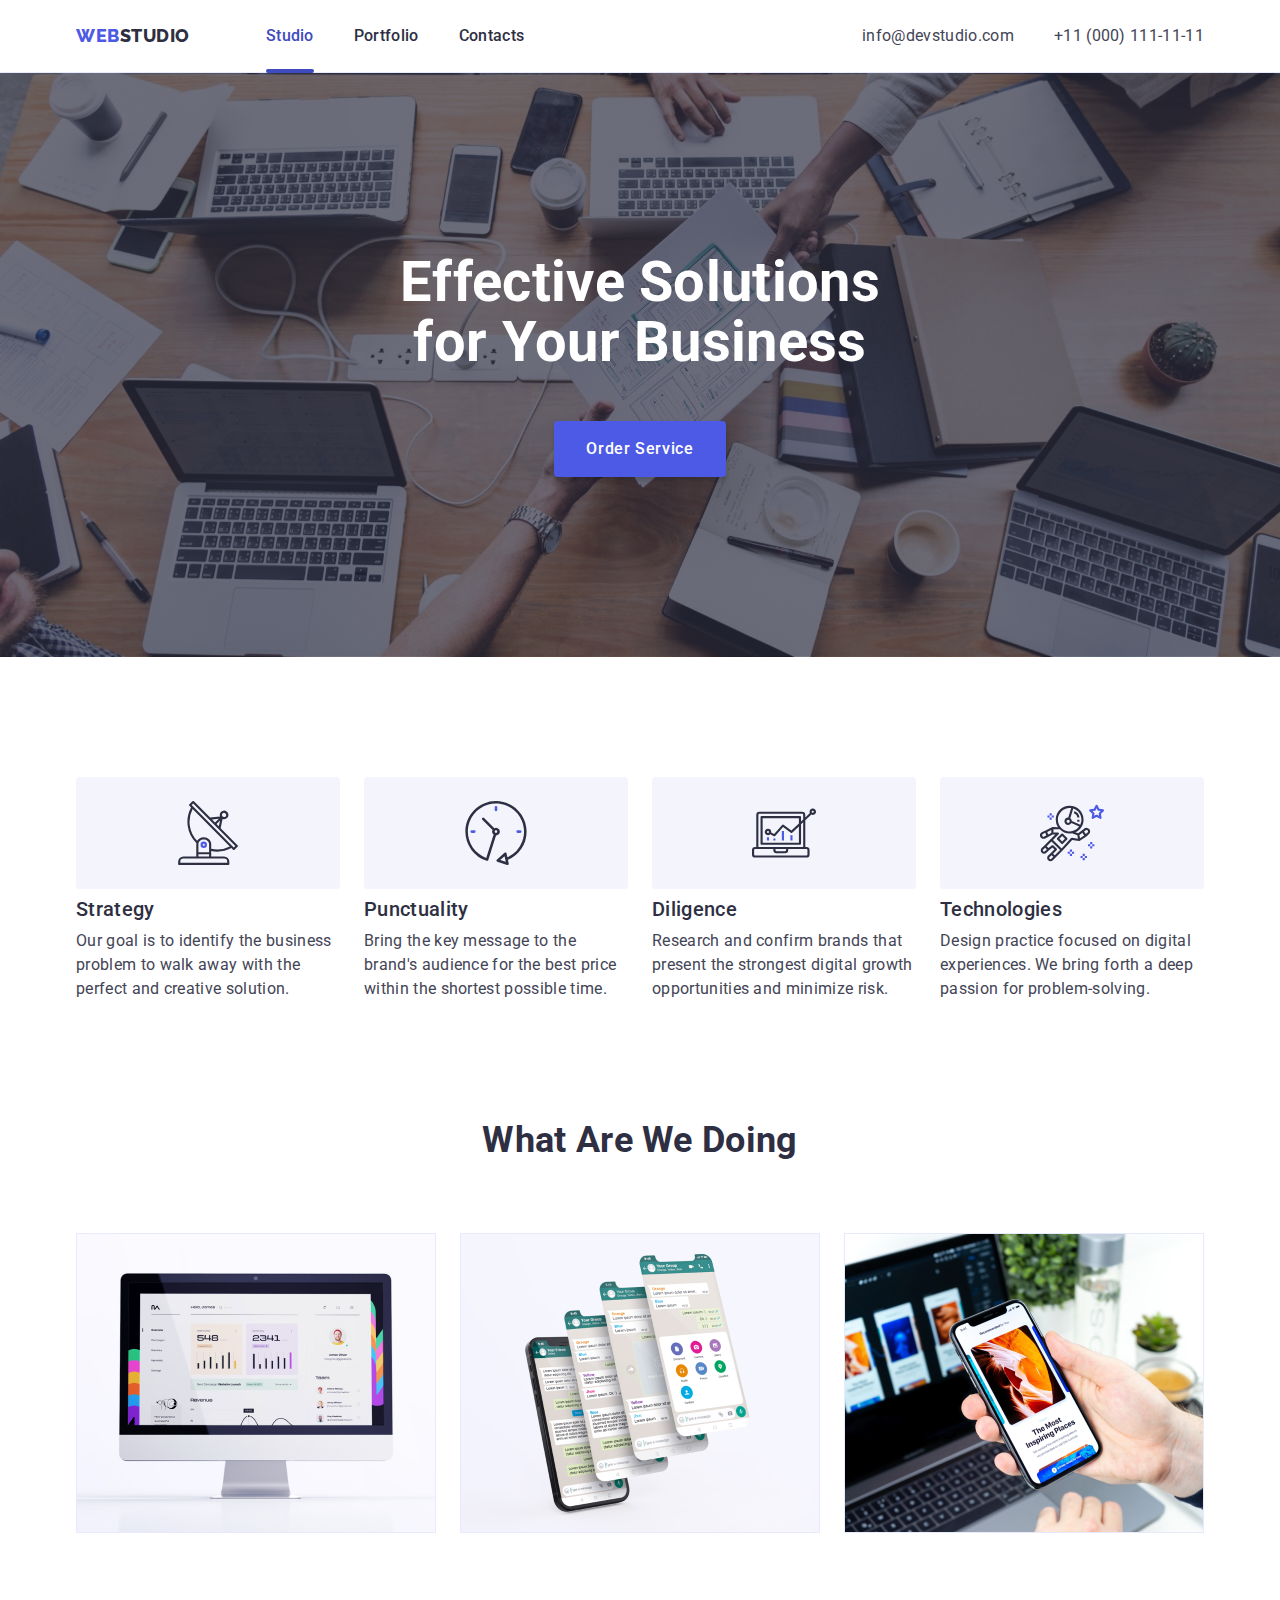
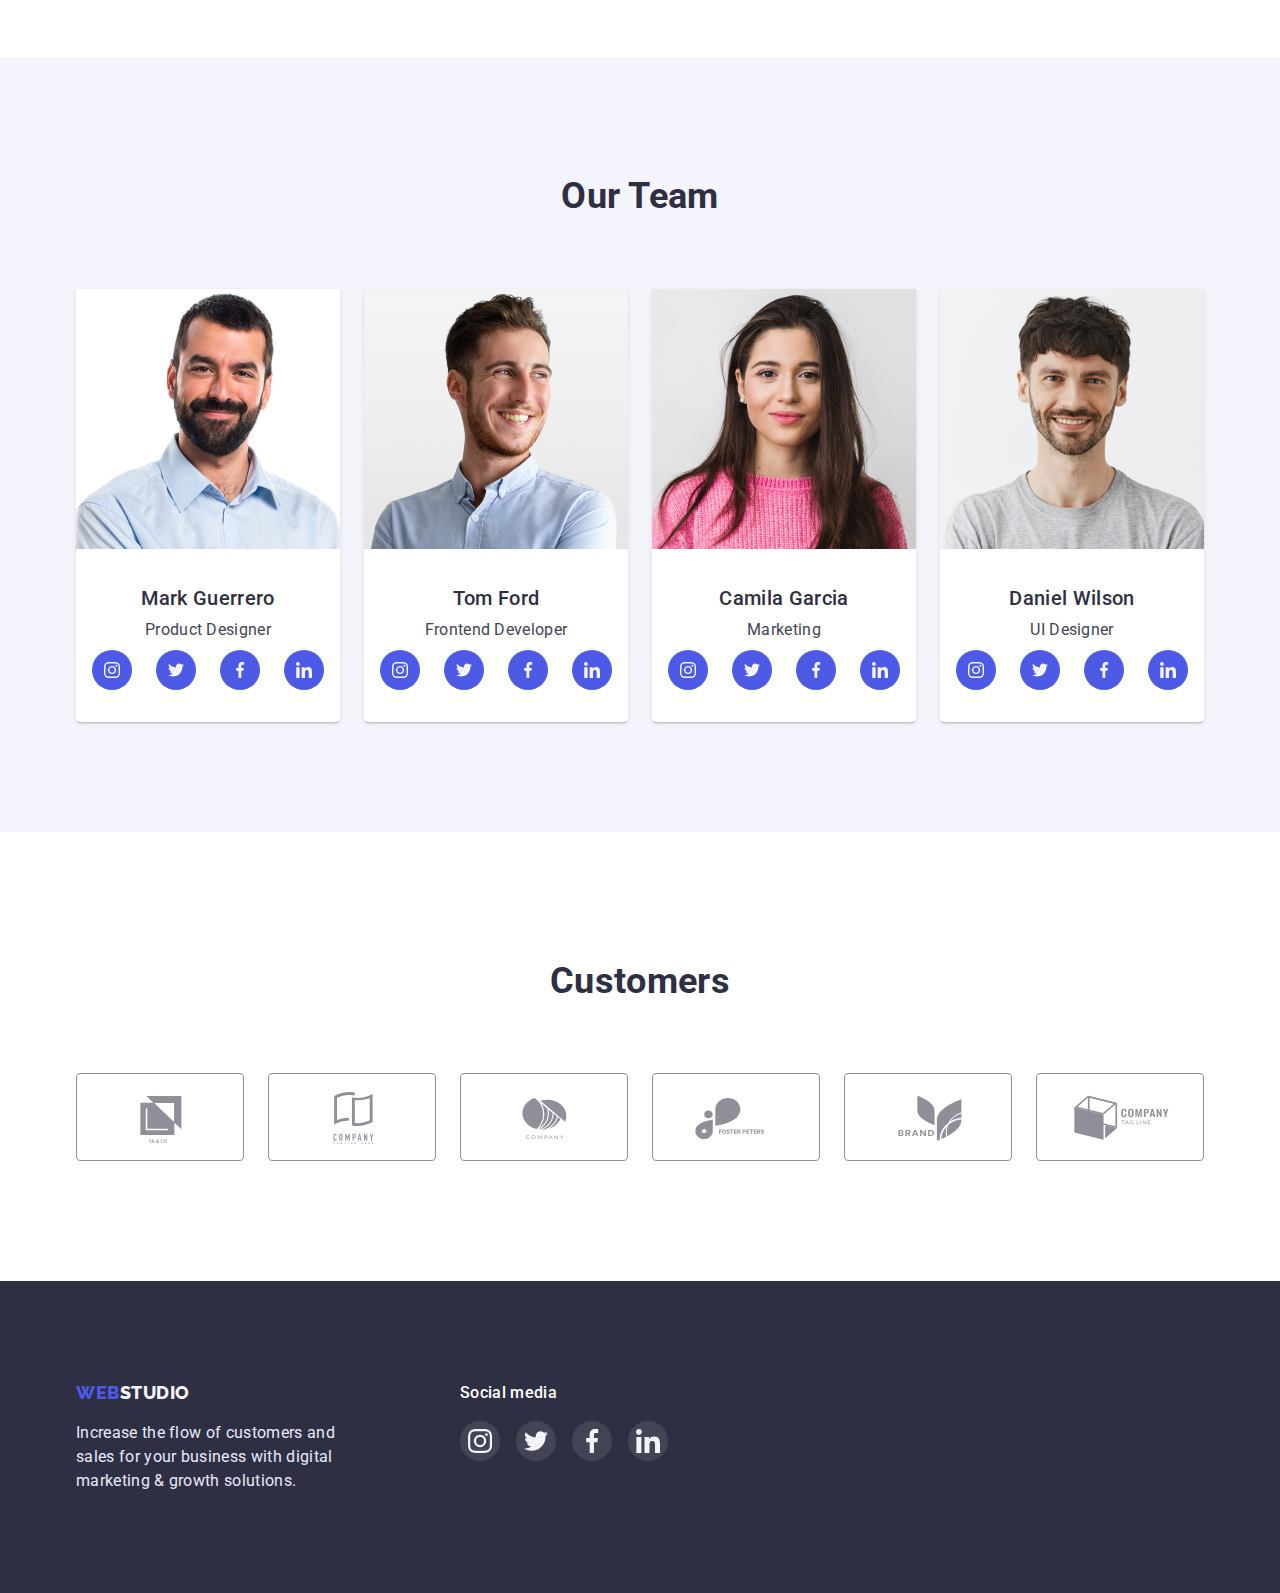
==== index.html @ 97923b07 "Initial commit" ====
<!DOCTYPE html>
<html lang="en">
  <head>
    <meta charset="UTF-8" />
    <meta http-equiv="X-UA-Compatible" content="IE=edge" />
    <meta name="viewport" content="width=device-width, initial-scale=1.0" />
    <title>WebStudio.com</title>
    <link rel="preconnect" href="https://fonts.googleapis.com" />
    <link rel="preconnect" href="https://fonts.gstatic.com" crossorigin />
    <link
      href="https://fonts.googleapis.com/css2?family=Raleway:wght@800&family=Roboto:wght@400;500;700;900&display=swap"
      rel="stylesheet"
    />
    <link
      rel="stylesheet"
      href="https://cdnjs.cloudflare.com/ajax/libs/modern-normalize/1.1.0/modern-normalize.min.css"
    />
    <link rel="stylesheet" href="./css/styles.css" />
  </head>
  <body>
    <!-- Top Line -->
    <header class="header">
      <div class="container header-address">
        <nav class="header-navigation">
          <!-- Logo Web Studio -->
          <a href="./index.html" class="logo-link">
            Web<span class="logo-studio">Studio</span>
          </a>
          <!-- Menu Nav -->
          <ul class="header-list link">
            <li class="header-item">
              <a href="./index.html" class="header-link curent">Studio</a>
            </li>
            <li class="header-item">
              <a href="./portfolio.html" class="header-link">Portfolio</a>
            </li>
            <li class="header-item">
              <a href="" class="header-link">Contacts</a>
            </li>
          </ul>
        </nav>
        <!-- Contacts info -->
        <address class="h-address">
          <ul class="header-address-list link">
            <li class="header-address-item">
              <a href="mailto:info@devstudio.com" class="header-mail"
                >info@devstudio.com</a
              >
            </li>
            <li class="header-address-item">
              <a href="tel:+110001111111" class="header-tel"
                >+11 (000) 111-11-11</a
              >
            </li>
          </ul>
        </address>
      </div>
    </header>
    <!-- Content section  -->
    <main>
      <!-- Hero section -->
      <section class="hero">
        <div class="container">
          <h1 class="hero-title">Effective Solutions for Your Business</h1>
          <button type="button" data-modal-open class="hero-button">
            Order Service
          </button>

          <div class="backdrop is-hidden" data-modal>
            <div class="modal">
              <button type="button" data-modal-close class="modal-close">
                <svg class="icon-close" widht="8" height="8">
                  <use href="./images/icons.svg#icon-close"></use>
                </svg>
              </button>
            </div>
          </div>
        </div>
      </section>
      <!-- Section 1 Preference -->
      <section class="section">
        <div class="container">
          <h2 class="visually-hidden">Preference</h2>
          <ul class="preference-list link">
            <li class="preference-item">
              <div class="preference-icon-link">
                <svg class="preference-icon" width="64" height="64">
                  <use href="./images/icons.svg#icon-antenna"></use>
                </svg>
              </div>
              <h3 class="preference-title">Strategy</h3>
              <p class="preference-description">
                Our goal is to identify the business problem to walk away with
                the perfect and creative solution.
              </p>
            </li>
            <li class="preference-item">
              <div class="preference-icon-link">
                <svg class="preference-icon" width="64" height="64">
                  <use href="./images/icons.svg#icon-clock"></use>
                </svg>
              </div>
              <h3 class="preference-title">Punctuality</h3>
              <p class="preference-description">
                Bring the key message to the brand's audience for the best price
                within the shortest possible time.
              </p>
            </li>
            <li class="preference-item">
              <div class="preference-icon-link">
                <svg class="preference-icon" width="64" height="64">
                  <use href="./images/icons.svg#icon-diagram"></use>
                </svg>
              </div>
              <h3 class="preference-title">Diligence</h3>
              <p class="preference-description">
                Research and confirm brands that present the strongest digital
                growth opportunities and minimize risk.
              </p>
            </li>
            <li class="preference-item">
              <div class="preference-icon-link">
                <svg class="preference-icon" width="64" height="64">
                  <use href="./images/icons.svg#icon-astronaut"></use>
                </svg>
              </div>
              <h3 class="preference-title">Technologies</h3>
              <p class="preference-description">
                Design practice focused on digital experiences. We bring forth a
                deep passion for problem-solving.
              </p>
            </li>
          </ul>
        </div>
      </section>
      <!-- Section 2 What are we doing-->
      <section class="section nopadding">
        <div class="container">
          <h2 class="section-title">What are we doing</h2>
          <ul class="doing-list link">
            <li class="item-img">
              <img
                src="./images/img1.jpg"
                alt="compute-image"
                width="360"
                height="300"
              />
            </li>
            <li class="item-img">
              <img
                src="./images/img2.jpg"
                alt="message-image"
                width="360"
                height="300"
              />
            </li>
            <li class="item-img">
              <img
                src="./images/img3.jpg"
                alt="phone-image"
                width="360"
                height="300"
              />
            </li>
          </ul>
        </div>
      </section>
      <!-- Section 3 Our Team-->
      <section class="section team">
        <div class="container">
          <h2 class="section-title">Our Team</h2>
          <ul class="team-list link">
            <li class="team-title">
              <img
                src="./images/TeamCard1.jpg"
                width="264"
                height="260"
                alt="MarkGuerrero-img"
              />
              <h3 class="team-name">Mark Guerrero</h3>
              <p class="team-position">Product Designer</p>
              <ul class="team-social-list link">
                <li class="team-social-title">
                  <a href="" class="team-social-link">
                    <svg class="team-social-icon" width="16" height="16">
                      <use href="./images/icons.svg#icon-instagram"></use>
                    </svg>
                  </a>
                </li>
                <li class="team-social-title">
                  <a href="" class="team-social-link">
                    <svg class="team-social-icon" width="16" height="16">
                      <use href="./images/icons.svg#icon-twitter"></use>
                    </svg>
                  </a>
                </li>
                <li class="team-social-title">
                  <a href="" class="team-social-link">
                    <svg class="team-social-icon" width="16" height="16">
                      <use href="./images/icons.svg#icon-facebook"></use>
                    </svg>
                  </a>
                </li>
                <li class="team-social-title">
                  <a href="" class="team-social-link">
                    <svg class="team-social-icon" width="16" height="16">
                      <use href="./images/icons.svg#icon-linkedin"></use>
                    </svg>
                  </a>
                </li>
              </ul>
            </li>
            <li class="team-title">
              <img
                src="./images/TeamCard2.jpg"
                width="264"
                height="260"
                alt="TomFord-img"
              />
              <h3 class="team-name">Tom Ford</h3>
              <p class="team-position">Frontend Developer</p>
              <ul class="team-social-list link">
                <li class="team-social-title">
                  <a href="" class="team-social-link">
                    <svg class="team-social-icon" width="16" height="16">
                      <use href="./images/icons.svg#icon-instagram"></use>
                    </svg>
                  </a>
                </li>
                <li class="team-social-title">
                  <a href="" class="team-social-link">
                    <svg class="team-social-icon" width="16" height="16">
                      <use href="./images/icons.svg#icon-twitter"></use>
                    </svg>
                  </a>
                </li>
                <li class="team-social-title">
                  <a href="" class="team-social-link">
                    <svg class="team-social-icon" width="16" height="16">
                      <use href="./images/icons.svg#icon-facebook"></use>
                    </svg>
                  </a>
                </li>
                <li class="team-social-title">
                  <a href="" class="team-social-link">
                    <svg class="team-social-icon" width="16" height="16">
                      <use href="./images/icons.svg#icon-linkedin"></use>
                    </svg>
                  </a>
                </li>
              </ul>
            </li>
            <li class="team-title">
              <img
                src="./images/TeamCard3.jpg"
                width="264"
                height="260"
                alt="CamilaGarcia-img"
              />
              <h3 class="team-name">Camila Garcia</h3>
              <p class="team-position">Marketing</p>
              <ul class="team-social-list link">
                <li class="team-social-title">
                  <a href="" class="team-social-link">
                    <svg class="team-social-icon" width="16" height="16">
                      <use href="./images/icons.svg#icon-instagram"></use>
                    </svg>
                  </a>
                </li>
                <li class="team-social-title">
                  <a href="" class="team-social-link">
                    <svg class="team-social-icon" width="16" height="16">
                      <use href="./images/icons.svg#icon-twitter"></use>
                    </svg>
                  </a>
                </li>
                <li class="team-social-title">
                  <a href="" class="team-social-link">
                    <svg class="team-social-icon" width="16" height="16">
                      <use href="./images/icons.svg#icon-facebook"></use>
                    </svg>
                  </a>
                </li>
                <li class="team-social-title">
                  <a href="" class="team-social-link">
                    <svg class="team-social-icon" width="16" height="16">
                      <use href="./images/icons.svg#icon-linkedin"></use>
                    </svg>
                  </a>
                </li>
              </ul>
            </li>
            <li class="team-title">
              <img
                src="./images/TeamCard4.jpg"
                width="264"
                height="260"
                alt="DanielWilson-img"
              />
              <h3 class="team-name">Daniel Wilson</h3>
              <p class="team-position">UI Designer</p>
              <ul class="team-social-list link">
                <li class="team-social-title">
                  <a href="" class="team-social-link">
                    <svg class="team-social-icon" width="16" height="16">
                      <use href="./images/icons.svg#icon-instagram"></use>
                    </svg>
                  </a>
                </li>
                <li class="team-social-title">
                  <a href="" class="team-social-link">
                    <svg class="team-social-icon" width="16" height="16">
                      <use href="./images/icons.svg#icon-twitter"></use>
                    </svg>
                  </a>
                </li>
                <li class="team-social-title">
                  <a href="" class="team-social-link">
                    <svg class="team-social-icon" width="16" height="16">
                      <use href="./images/icons.svg#icon-facebook"></use>
                    </svg>
                  </a>
                </li>
                <li class="team-social-title">
                  <a href="" class="team-social-link">
                    <svg class="team-social-icon" width="16" height="16">
                      <use href="./images/icons.svg#icon-linkedin"></use>
                    </svg>
                  </a>
                </li>
              </ul>
            </li>
          </ul>
        </div>
      </section>
      <!--Customers-->
      <section class="section-customers">
        <div class="container">
          <h2 class="section-title">Customers</h2>
          <ul class="customers-list link">
            <li class="customers-list-title">
              <a href="" class="customers-link">
                <svg class="customers-icon" width="104" height="56">
                  <use href="./images/icons.svg#icon-Logo"></use>
                </svg>
              </a>
            </li>
            <li class="customers-list-title">
              <a href="" class="customers-link">
                <svg class="customers-icon" width="104" height="56">
                  <use href="./images/icons.svg#icon-Logo-2"></use>
                </svg>
              </a>
            </li>
            <li class="customers-list-title">
              <a href="" class="customers-link">
                <svg class="customers-icon" width="104" height="56">
                  <use href="./images/icons.svg#icon-Logo-3"></use>
                </svg>
              </a>
            </li>
            <li class="customers-list-title">
              <a href="" class="customers-link">
                <svg class="customers-icon" width="104" height="56">
                  <use href="./images/icons.svg#icon-Logo-4"></use>
                </svg>
              </a>
            </li>
            <li class="customers-list-title">
              <a href="" class="customers-link">
                <svg class="customers-icon" width="104" height="56">
                  <use href="./images/icons.svg#icon-Logo-5"></use>
                </svg>
              </a>
            </li>
            <li class="customers-list-title">
              <a href="" class="customers-link">
                <svg class="customers-icon" width="104" height="56">
                  <use href="./images/icons.svg#icon-Logo-6"></use>
                </svg>
              </a>
            </li>
          </ul>
        </div>
      </section>
    </main>
    <!-- Section Footer -->
    <footer class="footer">
      <div class="container footer-container">
        <div class="footer-logo">
          <a href="./index.html" class="logo-footer"
            >Web<span class="logo-studio-footer">Studio</span>
          </a>
          <p class="footer-description">
            Increase the flow of customers and sales for your business with
            digital marketing & growth solutions.
          </p>
        </div>
        <div class="social-media">
          <h3 class="social-name">Social media</h3>
          <ul class="footer-social-list link">
            <li class="footer-social-title">
              <a href="" class="footer-social-link">
                <svg class="footer-social-icon" width="24" height="24">
                  <use href="./images/icons.svg#icon-instagram"></use>
                </svg>
              </a>
            </li>
            <li class="footer-social-title">
              <a href="" class="footer-social-link">
                <svg class="footer-social-icon" width="24" height="24">
                  <use href="./images/icons.svg#icon-twitter"></use>
                </svg>
              </a>
            </li>
            <li class="footer-social-title">
              <a href="" class="footer-social-link">
                <svg class="footer-social-icon" width="24" height="24">
                  <use href="./images/icons.svg#icon-facebook"></use>
                </svg>
              </a>
            </li>
            <li class="footer-social-title">
              <a href="" class="footer-social-link">
                <svg class="footer-social-icon" width="24" height="24">
                  <use href="./images/icons.svg#icon-linkedin"></use>
                </svg>
              </a>
            </li>
          </ul>
        </div>
      </div>
    </footer>
    <script src="./js/main.js"></script>
  </body>
</html>
---- css/styles.css ----
:root {
  --primari-text-color: #434455;
  --secondary-text-color: #404bbf;
  --primari-background-color: #ffffff;
}
body {
  font-family: 'Roboto', sans-serif;
  letter-spacing: 0.02em;
  background: var(--primari-background-color);
}
/* --------------------------------------------Header--------------------------------------------*/
.container {
  max-width: 1158px;
  padding: 0 15px;
  margin: 0 auto;
}
.header {
  border-bottom-width: 1px;
  border-bottom-style: solid;
  border-bottom-color: #e7e9fc;
}

/* Logo WebStudio */
.logo-link {
  padding-top: 24px;
  padding-bottom: 24px;
  margin-right: 76px;
  display: inline-block;

  text-decoration: none;
  font-family: 'Raleway', sans-serif;
  font-weight: 800;
  font-size: 18px;
  line-height: 1.33;
  letter-spacing: 0.03em;
  text-transform: uppercase;
  color: #4d5ae5;
}
.logo-studio {
  color: #2e2f42;
}
/* Menu Nav */
.header-navigation {
  display: flex;
}
.link {
  padding: 0;
  margin: 0;

  list-style: none;
}
.header-list {
  display: flex;
}
.header-item:not(:last-child) {
  margin-right: 40px;
}

.header-link {
  display: block;
  padding-top: 24px;
  padding-bottom: 24px;
  position: relative;
  transition: color 250ms cubic-bezier(0.4, 0, 0.2, 1);

  text-decoration: none;
  font-weight: 500;
  font-size: 16px;
  line-height: 1.5;
  color: #2e2f42;
}
.header-link:hover,
.header-link:focus {
  font-weight: 500;
  font-size: 16px;
  line-height: 1.5;
  color: var(--secondary-text-color);
}
.header-list .header-link.curent {
  font-weight: 500;
  font-size: 16px;
  line-height: 1.5;
  color: var(--secondary-text-color);
}
.header-list .header-link.curent::after {
  content: '';
  width: 100%;
  height: 4px;
  background: #404bbf;
  border-radius: 2px;
  position: absolute;
  left: 0;
  bottom: -1px;
}
/* Contacts info */
.header-address {
  display: flex;
  align-items: center;
}
.h-address {
  margin-left: auto;
}
.header-address-list {
  display: flex;
}
.header-address-item + .header-address-item {
  margin-left: 40px;
}
.header-mail {
  padding-top: 24px;
  padding-bottom: 24px;

  font-style: normal;
  text-decoration: none;
  font-size: 16px;
  line-height: 1.5;
  color: var(--primari-text-color);
  transition: color 250ms cubic-bezier(0.4, 0, 0.2, 1);
}
.header-mail:hover,
.header-mail:focus {
  font-size: 16px;
  line-height: 1.5;
  color: var(--secondary-text-color);
}
.header-tel {
  padding-top: 24px;
  padding-bottom: 24px;

  font-style: normal;
  text-decoration: none;
  font-size: 16px;
  line-height: 1.5;
  color: var(--primari-text-color);
  transition: color 250ms cubic-bezier(0.4, 0, 0.2, 1);
}
.header-tel:hover,
.header-tel:focus {
  font-size: 16px;
  line-height: 1.5;
  color: var(--secondary-text-color);
}
/* --------------------------------------------Content section--------------------------------------------*/
/* Hero section */
.hero {
  max-width: 1440px;
  margin: 0 auto;
  padding: 180px 0;
  background: #2e2f42;
  text-align: center;
  background-image: linear-gradient(
      rgba(46, 47, 66, 0.7),
      rgba(46, 47, 66, 0.7)
    ),
    url(../images/people-office\ 1.jpg);
  background-repeat: no-repeat;
  background-position: center;
}
.hero-title {
  margin-top: 0;
  margin-right: auto;
  margin-left: auto;
  margin-bottom: 48px;
  width: 496px;
  text-align: center;

  font-weight: 700;
  font-size: 56px;
  line-height: 1.07;
  color: #ffffff;
}
.hero-button {
  border: none;
  border-radius: 4px;
  padding: 16px 32px;
  min-width: 169px;
  text-align: center;
  box-shadow: 0px 4px 4px rgba(0, 0, 0, 0.15);
  transition: background-color 250ms cubic-bezier(0.4, 0, 0.2, 1);

  font-family: inherit;
  font-weight: 500;
  font-size: 16px;
  line-height: 1.5;
  letter-spacing: 0.04em;
  color: #ffffff;
  background: #4d5ae5;
  cursor: pointer;
}
.hero-button:hover,
.hero-button:focus {
  background: #404bbf;
}
.backdrop {
  position: fixed;
  width: 100%;
  height: 100%;
  top: 0;
  left: 0;
  background: rgba(46, 47, 66, 0.4);
  transition: opacity 250ms cubic-bezier(0.4, 0, 0.2, 1),
    visibility 250ms cubic-bezier(0.4, 0, 0.2, 1);
}
.modal {
  position: absolute;
  width: 408px;
  min-height: 576px;
  top: 50%;
  left: 50%;
  transform: translate(-50%, -50%) scale(1);
  background: #fcfcfc;
  box-shadow: 0px 1px 1px rgba(0, 0, 0, 0.14), 0px 1px 3px rgba(0, 0, 0, 0.12),
    0px 2px 1px rgba(0, 0, 0, 0.2);
  border-radius: 4px;
  transition: transform 250ms cubic-bezier(0.4, 0, 0.2, 1);
}
.backdrop.is-hidden .modal {
  transform: translate(-50%, -50%) scale(0);
}
.modal-close {
  position: absolute;
  top: 24px;
  right: 24px;
  width: 24px;
  height: 24px;
  border-radius: 50%;
  background: #e7e9fc;
  border: 1px solid rgba(0, 0, 0, 0.1);
  cursor: pointer;
  transition: background-color 250ms cubic-bezier(0.4, 0, 0.2, 1),
    fill-color 250ms cubic-bezier(0.4, 0, 0.2, 1),
    border-color 250ms cubic-bezier(0.4, 0, 0.2, 1),
    border-radius 250ms cubic-bezier(0.4, 0, 0.2, 1);
}
.icon-close {
  position: absolute;
  top: 50%;
  left: 50%;
  transform: translate(-50%, -50%);
  fill: currentColor;
}
.modal-close:is(:hover, :focus) {
  background: #404bbf;
  border: 1px solid rgba(64, 75, 191, 1);
  color: white;
}
.is-hidden {
  opacity: 0;
  visibility: hidden;
  pointer-events: none;
}

/* Section 1 Preference */

.visually-hidden {
  position: absolute;
  top: -150%;
  z-index: -100;
  width: 0;
  height: 0;
  opacity: 0;
  visibility: hidden;
  user-select: none;
  pointer-events: none;
  cursor: none;
  margin: 0;
  padding: 0;
  overflow: hidden;
  border: none;
  outline: none;
  white-space: nowrap;
}
.section {
  padding-top: 120px;
  padding-bottom: 120px;
}
.section.nopadding {
  padding-top: 0;
}
.section-title {
  margin-top: 0;
  margin-bottom: 72px;
  text-align: center;

  font-weight: 700;
  font-size: 36px;
  line-height: 1.11;
  text-transform: capitalize;
  color: #2e2f42;
}
.preference-list {
  display: flex;
}
.preference-item {
  width: calc((100% - 72px) / 4);
  margin-right: 24px;
}
.preference-item:nth-child(4n) {
  margin-right: 0;
}
.preference-title {
  margin-top: 0;
  margin-bottom: 8px;

  font-weight: 500;
  font-size: 20px;
  line-height: 1.2;
  color: #2e2f42;
}
.preference-description {
  margin-top: 0;
  margin-bottom: 0;

  font-size: 16px;
  line-height: 1.5;
  color: var(--primari-text-color);
}
.preference-icon-link {
  text-decoration: none;
  display: flex;
  justify-content: center;
  align-items: center;
  margin-bottom: 8px;
  width: 264px;
  height: 112px;
  background: #f4f4fd;
  border-radius: 4px;
}
/* Section 2 What are we doing */
.doing-list {
  display: flex;
}
.item-img {
  margin-right: 24px;
}
.item-img:nth-child(3n) {
  margin-right: 0;
}

/* Section 3 Our Team */
.section.team {
  background: #f4f4fd;
  padding-bottom: 110px;
}

.team-list {
  display: flex;
}
.team-title {
  padding-bottom: 32px;
  margin-right: 24px;
  text-align: center;

  background: var(--primari-background-color);
  box-shadow: 0px 1px 6px rgba(46, 47, 66, 0.08),
    0px 1px 1px rgba(46, 47, 66, 0.16), 0px 2px 1px rgba(46, 47, 66, 0.08);
  border-radius: 0px 0px 4px 4px;
}
.team-title:nth-child(4n) {
  margin-right: 0;
}
.team-name {
  margin-top: 32px;
  margin-bottom: 8px;

  font-weight: 500;
  font-size: 20px;
  line-height: 1.2;
  color: #2e2f42;
}
.team-position {
  margin-top: 0;
  margin-bottom: 8px;

  font-size: 16px;
  line-height: 1.5;
  color: var(--primari-text-color);
}
.team-social-list {
  display: flex;
  justify-content: center;
  gap: 24px;
}
.team-social-title {
  width: 40px;
  height: 40px;
}
.team-social-link {
  text-decoration: none;
  display: flex;
  justify-content: center;
  align-items: center;
  width: 100%;
  height: 100%;
  border-radius: 50%;
  background-color: #4d5ae5;
  color: #f4f4fd;
  transition: background-color 250ms cubic-bezier(0.4, 0, 0.2, 1);
}
.team-social-link:is(:hover, :focus) {
  background-color: #404bbf;
}

.team-social-icon {
  fill: currentColor;
}
/* Section 4 Customers */
.section-customers {
  padding-top: 130px;
  padding-bottom: 120px;
}
.customers-list {
  display: flex;
  justify-content: center;
  gap: 24px;
}
.customers-list-title {
  width: 168px;
  height: 88px;
}
.customers-link {
  display: flex;
  justify-content: center;
  align-items: center;
  width: 100%;
  height: 100%;
  border: 1px solid #8e8f99;
  border-radius: 4px;
  color: #8e8f99;
  transition: border-color 250ms cubic-bezier(0.4, 0, 0.2, 1),
    color 250ms cubic-bezier(0.4, 0, 0.2, 1);
}

.customers-link:is(:hover, :focus) {
  border: 1px solid #404bbf;
  color: #404bbf;
}
.customers-icon {
  fill: currentColor;
}

/* --------------------------------------------Footer--------------------------------------------  */
.footer {
  padding-top: 100px;
  padding-bottom: 100px;

  background: #2e2f42;
}
.logo-footer {
  display: inline-block;
  margin-bottom: 16px;
  text-decoration: none;
  font-family: 'Raleway', sans-serif;
  font-weight: 800;
  font-size: 18px;
  line-height: 1.33;
  letter-spacing: 0.03em;
  text-transform: uppercase;
  color: #4d5ae5;
}
.logo-studio-footer {
  color: #f4f4fd;
}
.footer-description {
  font-weight: 400;
  font-size: 16px;
  line-height: 1.5;

  margin-top: 0;
  margin-bottom: 0;
  color: #e7e9fc;

  max-width: 264px;
}
.footer-container {
  display: flex;
}
.social-media {
  margin-top: 0;
  margin-bottom: 0;
  margin-left: 120px;
}
.social-name {
  margin-top: 0;
  margin-bottom: 16px;

  font-weight: 500;
  font-size: 16px;
  line-height: 1.5;
  letter-spacing: 0.02em;
  color: #ffffff;
}
.footer-social-list {
  display: flex;
  gap: 16px;
}
.footer-social-title {
  width: 40px;
  height: 40px;
}
.footer-social-link {
  text-decoration: none;
  display: flex;
  justify-content: center;
  align-items: center;
  width: 100%;
  height: 100%;
  border-radius: 50%;
  background: rgba(255, 255, 255, 0.1);
  color: #fff;
  transition: background-color 250ms cubic-bezier(0.4, 0, 0.2, 1);
}
.footer-social-link:is(:hover, :focus) {
  background-color: #31d0aa;
}
.footer-social-icon {
  fill: currentColor;
}
/* Portfolio */
.portfolio-section {
  padding-top: 96px;
  padding-bottom: 120px;
}
.button-list {
  display: flex;
  align-items: center;
  justify-content: center;
  margin-bottom: 72px;
}
.button-item-portfolio {
  margin-right: 24px;
}
.button-item-portfolio:nth-child(5n) {
  margin-right: 0;
}
.content-portfolio-button {
  font-family: inherit;
  font-weight: 500;
  font-size: 16px;
  line-height: 1.5;
  letter-spacing: 0.04em;
  color: #4d5ae5;
  background: #f4f4fd;
  cursor: pointer;
  border: 1px solid #e7e9fc;
  border-radius: 4px;
  padding: 12px 24px;
  transition: color 250ms cubic-bezier(0.4, 0, 0.2, 1),
    background-color 250ms cubic-bezier(0.4, 0, 0.2, 1),
    border-color 250ms cubic-bezier(0.4, 0, 0.2, 1),
    box-shadow 250ms cubic-bezier(0.4, 0, 0.2, 1);
}
.content-portfolio-button:hover,
.content-portfolio-button:focus {
  background: #404bbf;
  color: #ffffff;
  border: 1px solid #404bbf;
  box-shadow: 0px 3px 1px rgba(0, 0, 0, 0.1), 0px 2px 1px rgba(0, 0, 0, 0.08),
    0px 2px 2px rgba(0, 0, 0, 0.12);
}
.portfolio-link {
  text-decoration: none;
  display: block;
  transition: box-shadow 250ms cubic-bezier(0.4, 0, 0.2, 1);
}
.portfolio-text {
  padding-left: 16px;
  padding-top: 32px;
  padding-bottom: 32px;
  border: 1px solid #e7e9fc;
  border-top: 1px solid transparent;
}
.porfolio-list {
  display: flex;
  flex-wrap: wrap;
  column-gap: 24px;
  row-gap: 48px;
}
.portfolio-list-item {
  width: calc((100% - 48px) / 3);
}

.portfolio-link:is(:hover, :focus) {
  box-shadow: 0px 1px 6px rgba(46, 47, 66, 0.08),
    0px 1px 1px rgba(46, 47, 66, 0.16), 0px 2px 1px rgba(46, 47, 66, 0.08);
}
.text-overlay {
  display: inline-block;
  font-family: 'Roboto';
  font-style: normal;
  font-weight: 400;
  font-size: 16px;
  line-height: 1.5;
  letter-spacing: 0.02em;
  color: #f4f4fd;
  background-color: #4d5ae5;
  margin: 0;
  padding: 40px 32px;
  position: absolute;
  top: 0;
  left: 0;
  width: 100%;
  height: 100%;
  transform: translateY(100%);
  transition: transform 250ms cubic-bezier(0.4, 0, 0.2, 1);
}
.portfolio-link:is(:hover, :focus) .text-overlay {
  transform: translateY(0);
}
.card-overlay {
  position: relative;
  overflow: hidden;
}
.examples-title {
  margin-top: 0;
  margin-bottom: 8px;

  font-weight: 500;
  font-size: 20px;
  line-height: 1.2;
  color: #2e2f42;
}
.examples-description {
  margin-top: 0;
  margin-bottom: 0;

  font-size: 16px;
  line-height: 1.5;
  color: var(--primari-text-color);
}
.img-portfolio {
  display: block;
}
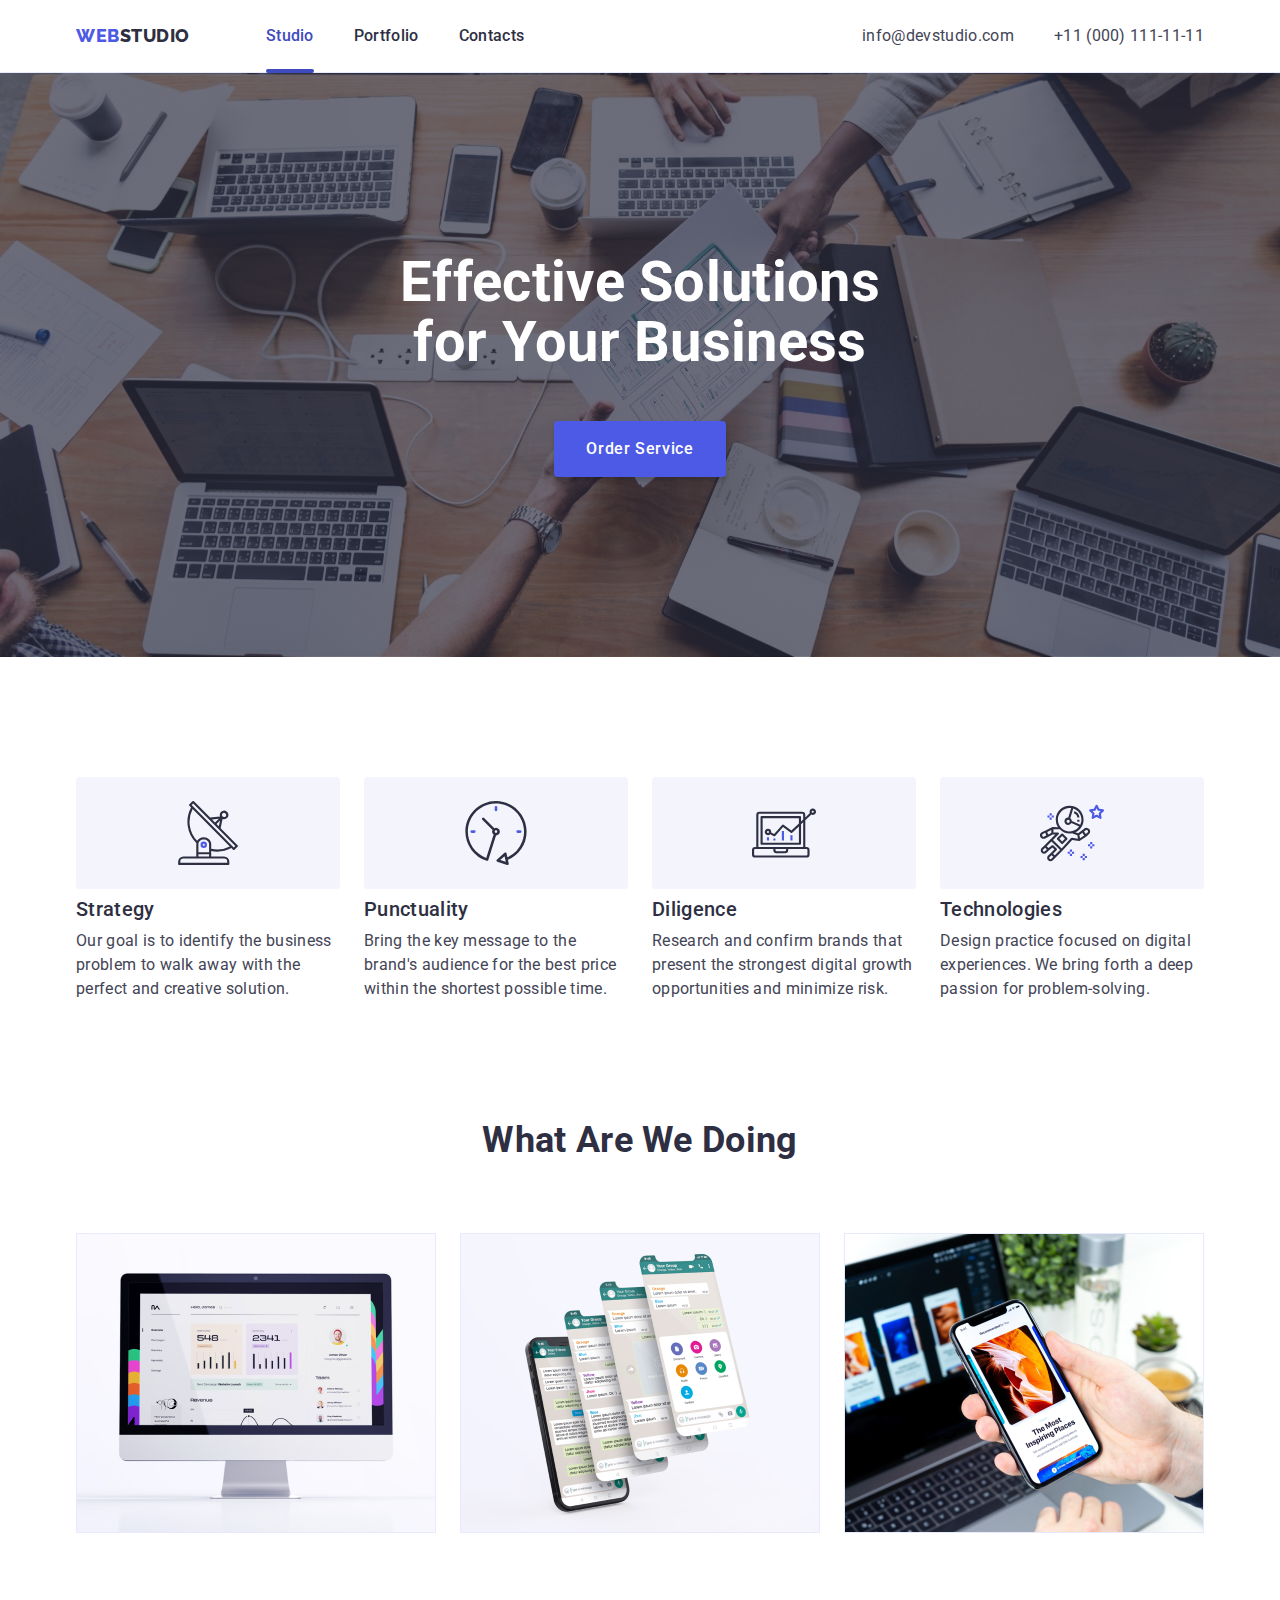
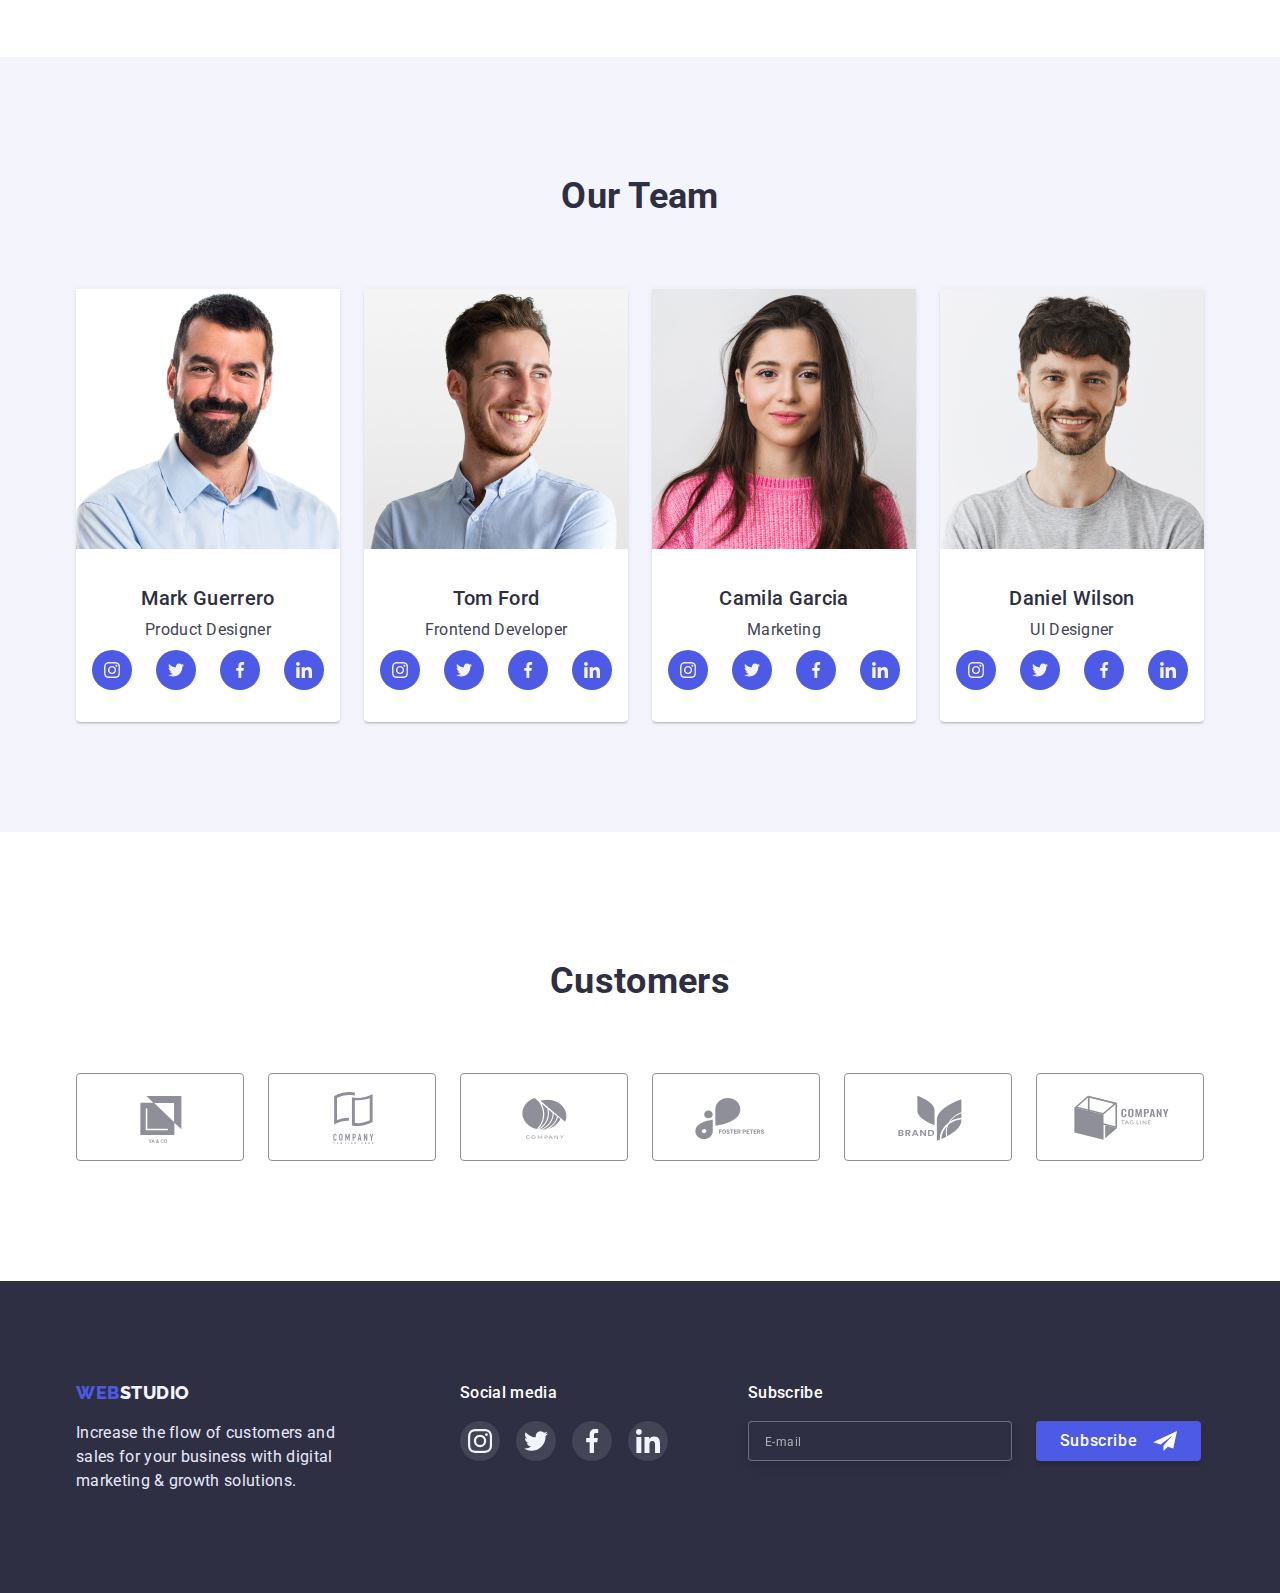
==== commit 431323c5: "Home_work6" ====
--- a/index.html
+++ b/index.html
@@ -73,6 +73,67 @@
                   <use href="./images/icons.svg#icon-close"></use>
                 </svg>
               </button>
+              <p class="modal-title">
+                Leave your contacts and we will call you back
+              </p>
+              <form>
+                <label for="name" class="form-label">Name</label>
+                <div class="form-group">
+                  <input type="text" name="name" id="name" class="form-input" />
+                  <svg class="form-icon" width="18" height="18">
+                    <use href="./images/icons.svg#icon-person"></use>
+                  </svg>
+                </div>
+                <label for="phone" class="form-label">Phone</label>
+                <div class="form-group">
+                  <input
+                    type="tel"
+                    name="phone"
+                    id="phone"
+                    class="form-input"
+                  />
+                  <svg class="form-icon" width="18" height="24">
+                    <use href="./images/icons.svg#icon-phone"></use>
+                  </svg>
+                </div>
+                <label for="email" class="form-label">Email</label>
+                <div class="form-group">
+                  <input
+                    type="email"
+                    name="email"
+                    id="email"
+                    class="form-input"
+                  />
+                  <svg class="form-icon" width="18" height="24">
+                    <use href="./images/icons.svg#icon-email"></use>
+                  </svg>
+                </div>
+                <label for="comment" class="form-label">Comment</label>
+                <textarea
+                  name="comment"
+                  id="comment"
+                  class="form-textarea"
+                  placeholder="Text input"
+                ></textarea>
+
+                <div class="checkbox">
+                  <input
+                    type="checkbox"
+                    id="policy"
+                    name="policy"
+                    class="form-checkbox visually-hidden"
+                  />
+                  <label for="policy" class="policy-label">
+                    <span class="box-icon">
+                      <svg width="16" height="16">
+                        <use href="./images/icons.svg#icon-Property"></use>
+                      </svg> </span
+                    >I accept the terms and conditions of the
+                    <a href="">Privacy Policy</a>
+                  </label>
+                </div>
+                <button type="submit" class="form-btn hero-button">Send</button>
+              </form>
             </div>
           </div>
         </div>
@@ -429,6 +490,25 @@
             </li>
           </ul>
         </div>
+        <div class="subscribe">
+          <h3 class="social-name">Subscribe</h3>
+          <form class="subscribe-form">
+            <input
+              type="email"
+              name="subscription"
+              placeholder="E-mail"
+              class="subscription-input"
+              autocomplete="off"
+              required
+            />
+            <button type="submit" class="subscribe-btn">
+              Subscribe
+              <svg class="icon-frame" width="24" height="24">
+                <use href="./images/icons.svg#icon-send"></use>
+              </svg>
+            </button>
+          </form>
+        </div>
       </div>
     </footer>
     <script src="./js/main.js"></script>
--- a/css/styles.css
+++ b/css/styles.css
@@ -203,16 +203,18 @@
 }
 .modal {
   position: absolute;
-  width: 408px;
-  min-height: 576px;
   top: 50%;
   left: 50%;
   transform: translate(-50%, -50%) scale(1);
+  transition: transform 250ms cubic-bezier(0.4, 0, 0.2, 1);
+
+  width: 408px;
+  min-height: 576px;
+  padding: 72px 24px 24px 24px;
   background: #fcfcfc;
   box-shadow: 0px 1px 1px rgba(0, 0, 0, 0.14), 0px 1px 3px rgba(0, 0, 0, 0.12),
     0px 2px 1px rgba(0, 0, 0, 0.2);
   border-radius: 4px;
-  transition: transform 250ms cubic-bezier(0.4, 0, 0.2, 1);
 }
 .backdrop.is-hidden .modal {
   transform: translate(-50%, -50%) scale(0);
@@ -249,7 +251,119 @@
   visibility: hidden;
   pointer-events: none;
 }
-
+.modal-title {
+  margin-top: 0;
+  margin-bottom: 16px;
+  font-weight: 500;
+  font-size: 16px;
+  line-height: 1.5;
+  text-align: center;
+  letter-spacing: 0.02em;
+  color: #2e2f42;
+}
+.form-label {
+  display: block;
+  margin-bottom: 4px;
+  font-weight: 400;
+  font-size: 12px;
+  line-height: 1.17;
+  letter-spacing: 0.01em;
+  color: #8e8f99;
+  text-align: left;
+}
+.form-label:nth-child(1) {
+  letter-spacing: 0.04em;
+}
+.form-group {
+  position: relative;
+  margin-bottom: 8px;
+}
+.form-input {
+  width: 100%;
+  height: 40px;
+  padding: 11px 38px;
+  outline: transparent;
+  opacity: 0.2;
+  border: 1px solid rgba(33, 33, 33, 0.2);
+  border-radius: 4px;
+  transition: border-color 250ms cubic-bezier(0.4, 0, 0.2, 1),
+    opacity 250ms cubic-bezier(0.4, 0, 0.2, 1);
+}
+.form-input:focus {
+  border-color: #4d5ae5;
+  opacity: 1;
+}
+.form-input:focus + .form-icon {
+  fill: #4d5ae5;
+}
+.form-icon {
+  position: absolute;
+  top: 50%;
+  left: 16px;
+  transform: translateY(-50%);
+  fill: #2e2f42;
+  transition: fiil 250ms cubic-bezier(0.4, 0, 0.2, 1);
+}
+.form-textarea {
+  display: block;
+  width: 100%;
+  min-height: 120px;
+  border: 1px solid rgba(33, 33, 33, 0.2);
+  border-radius: 4px;
+  padding: 11px 16px;
+  outline: transparent;
+  resize: none;
+  opacity: 0.2;
+  transition: border-color 250ms cubic-bezier(0.4, 0, 0.2, 1),
+    opacity 250ms cubic-bezier(0.4, 0, 0.2, 1);
+}
+.form-textarea:focus {
+  border-color: #4d5ae5;
+  opacity: 1;
+}
+.form-textarea::placeholder {
+  font-size: 12px;
+  line-height: 1.17;
+  color: rgba(117, 117, 117, 0.5);
+}
+.checkbox {
+  margin-top: 16px;
+  margin-bottom: 24px;
+}
+.policy-label {
+  display: flex;
+  align-items: center;
+  font-size: 12px;
+  line-height: 1.17;
+  letter-spacing: 0.04em;
+  color: var(--subtle-text);
+}
+.box-icon {
+  width: 16px;
+  height: 16px;
+  margin-right: 8px;
+  border: 1.25px solid #2e2f42;
+  border-radius: 2px;
+  display: flex;
+  align-items: center;
+  box-sizing: border-box;
+  fill: transparent;
+  transition: background-color 250ms cubic-bezier(0.4, 0, 0.2, 1),
+    fill 250ms cubic-bezier(0.4, 0, 0.2, 1);
+}
+.form-checkbox:checked + .policy-label .box-icon {
+  fill: #f4f4fd;
+  background-color: #404bbf;
+}
+.policy-label a {
+  padding-left: 4px;
+}
+.form-btn {
+  display: block;
+  min-width: 169px;
+  min-height: 56px;
+  margin: auto;
+}
 /* Section 1 Preference */
 
 .visually-hidden {
@@ -516,6 +630,61 @@
 .footer-social-icon {
   fill: currentColor;
 }
+.subscribe {
+  margin-left: 80px;
+}
+
+.subscribe-form {
+  display: flex;
+}
+.subscription-input {
+  min-width: 264px;
+  padding: 8px 16px;
+  color: #ffffff;
+  border: 1px solid rgba(255, 255, 255, 0.3);
+  filter: drop-shadow(0px 4px 4px rgba(0, 0, 0, 0.15));
+  background-color: #2e2f42;
+  border-radius: 4px;
+  outline: none;
+}
+.subscription-input::placeholder {
+  font-weight: 400;
+  font-size: 12px;
+  line-height: 2;
+  letter-spacing: 0.04em;
+  color: rgba(255, 255, 255, 0.6);
+}
+.subscribe-btn {
+  display: flex;
+  justify-content: center;
+  align-items: center;
+  border: none;
+  border-radius: 4px;
+  box-shadow: 0px 4px 4px rgba(0, 0, 0, 0.15);
+  font-family: inherit;
+  font-weight: 500;
+  font-size: 16px;
+  line-height: 1.5;
+  letter-spacing: 0.04em;
+  color: #ffffff;
+  background: #4d5ae5;
+  cursor: pointer;
+  min-width: 165px;
+  min-height: 40px;
+  margin-left: 24px;
+  transition: background-color 250ms cubic-bezier(0.4, 0, 0.2, 1),
+    box-shadow 250ms cubic-bezier(0.4, 0, 0.2, 1);
+}
+.subscribe-btn:hover,
+.subscribe-btn:focus {
+  background-color: #404bbf;
+  border-color: transparent;
+  box-shadow: 0px 4px 4px rgba(0, 0, 0, 0.15);
+}
+.icon-frame {
+  margin-left: 16px;
+}
+
 /* Portfolio */
 .portfolio-section {
   padding-top: 96px;
